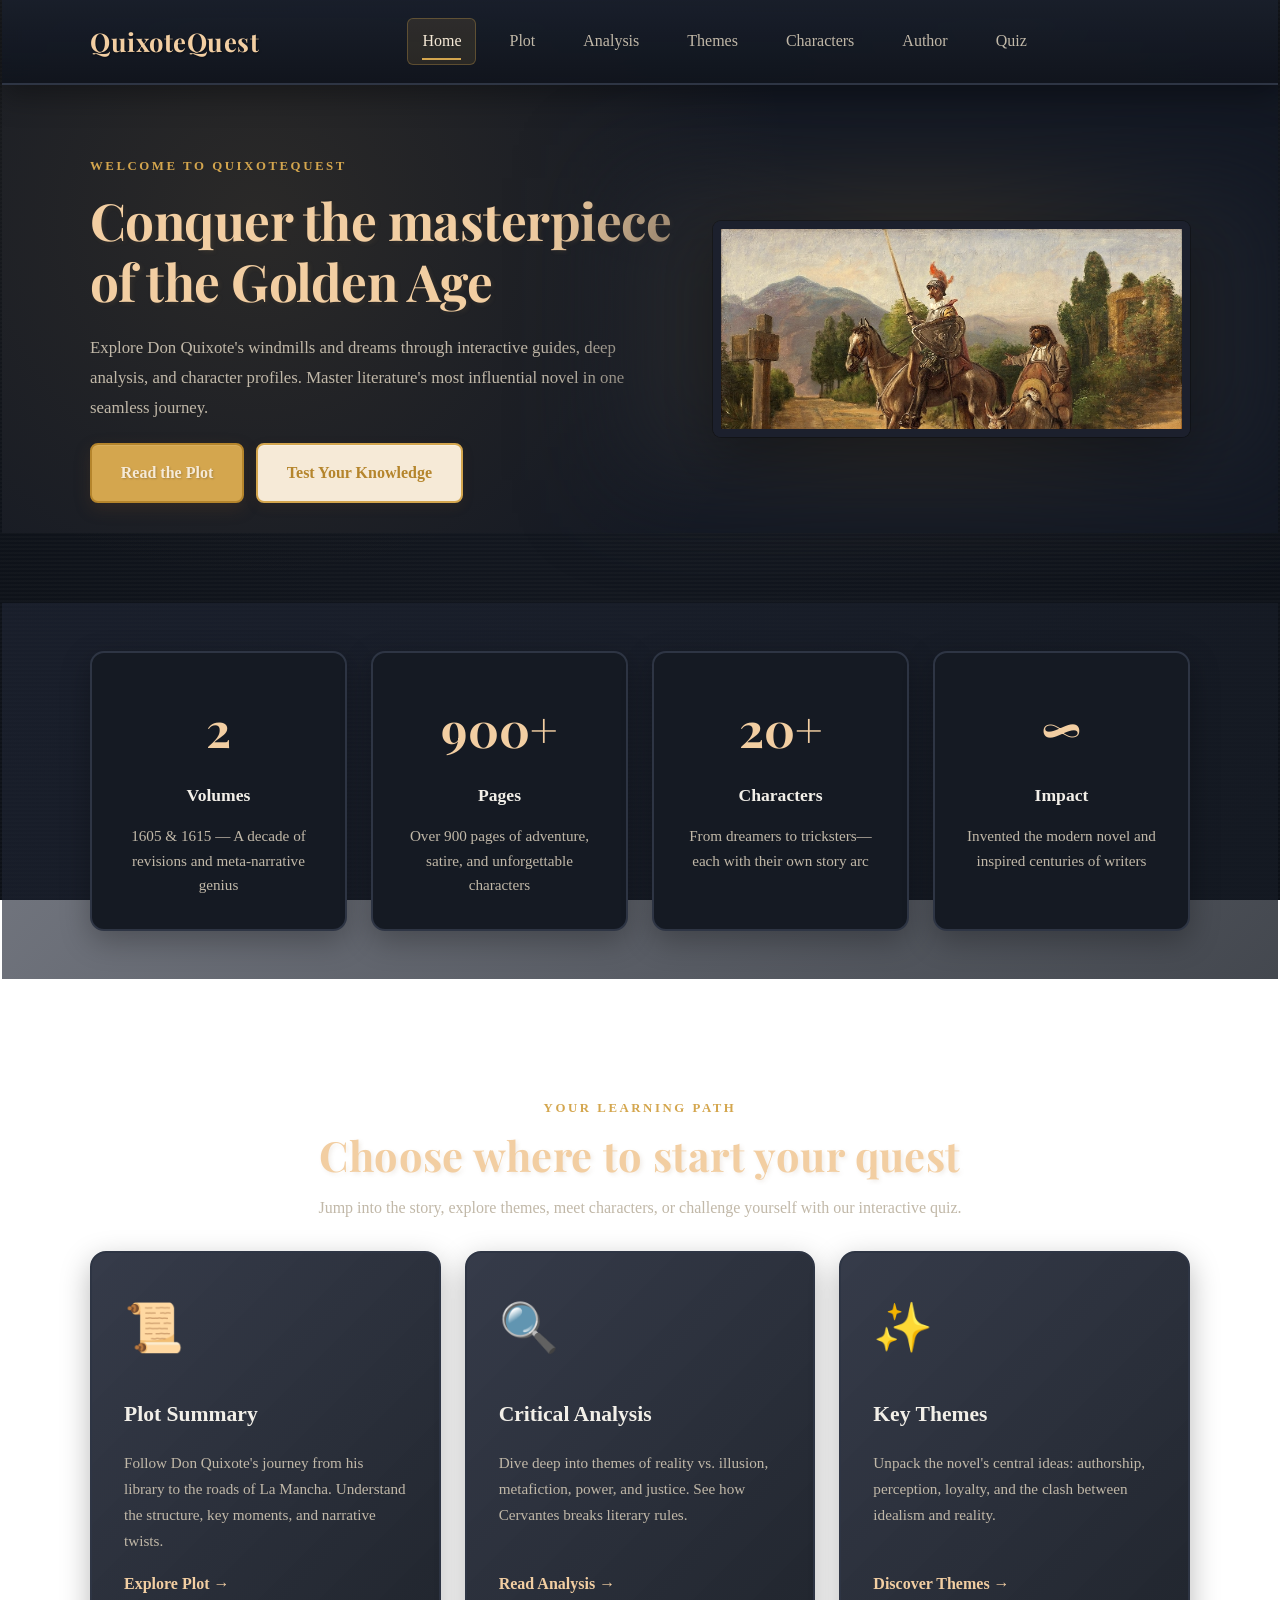
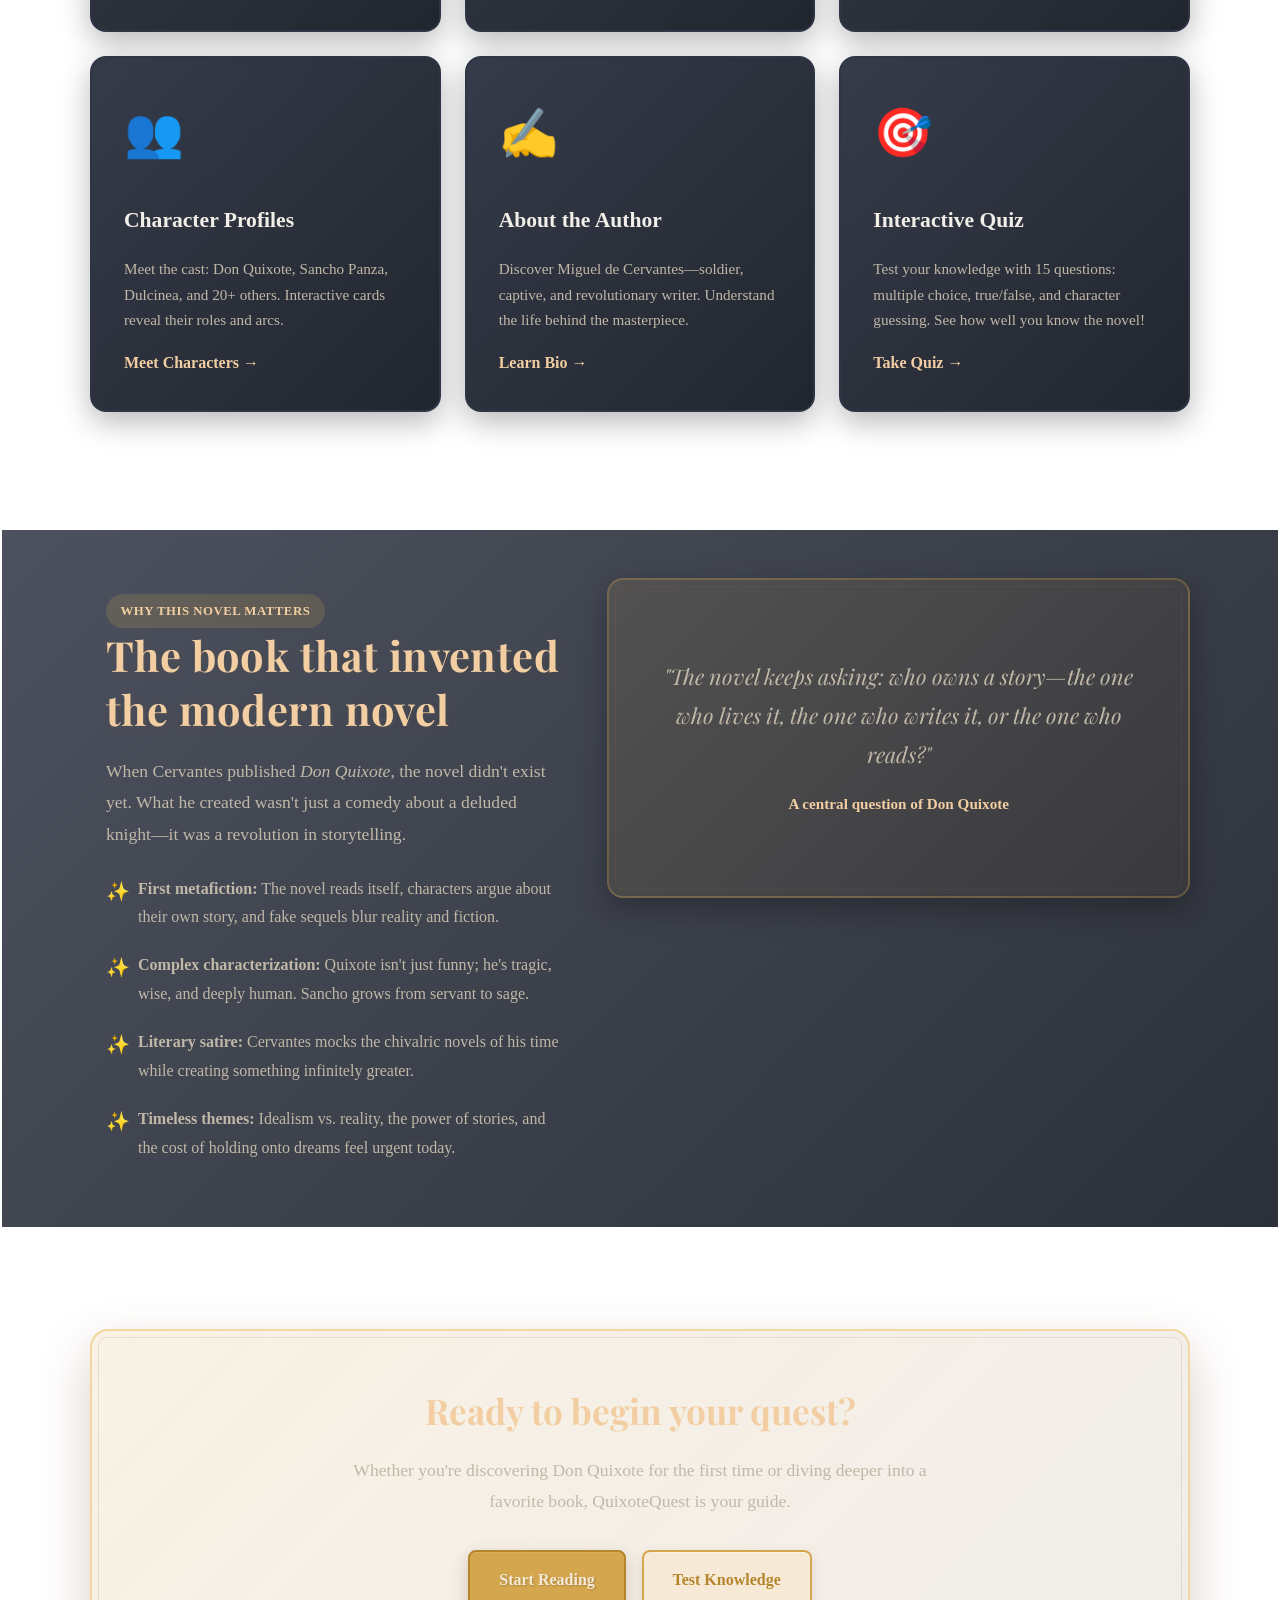
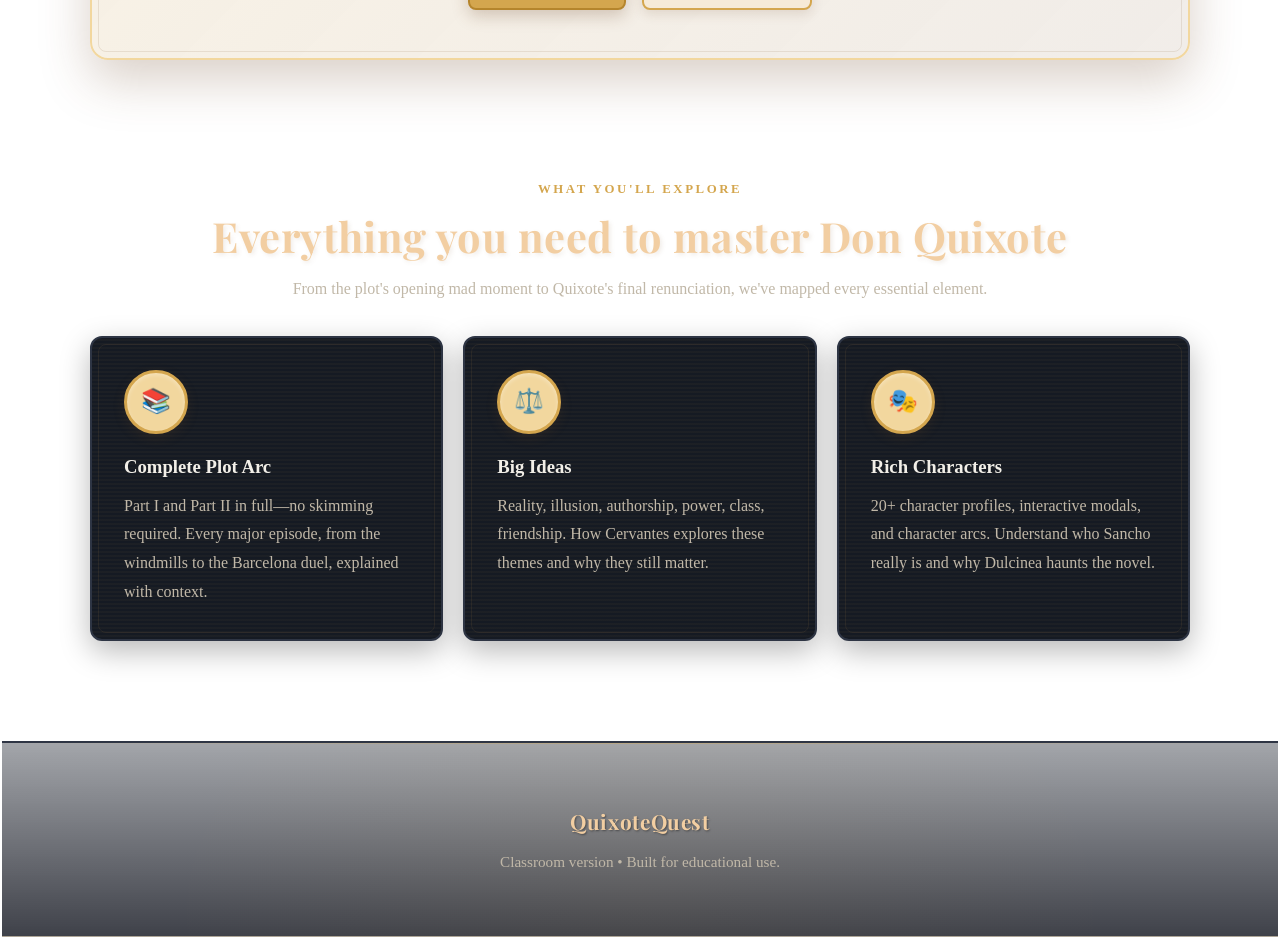
==== index.html @ 4621ad57 "design" ====
<!doctype html>
<html lang="en">
<head>
  <meta charset="utf-8" />
  <meta name="viewport" content="width=device-width,initial-scale=1" />
  <title>QuixoteQuest — Home</title>
  <link rel="preconnect" href="https://fonts.googleapis.com">
  <link rel="preconnect" href="https://fonts.gstatic.com" crossorigin>
  <link href="https://fonts.googleapis.com/css2?family=Inter:wght@400;500;600&family=Playfair+Display:wght@600;700&display=swap" rel="stylesheet">
  <link rel="stylesheet" href="css/style.css">
  <style>
    /* Landing Page Specific Styles */
    .stats-section {
      background: linear-gradient(135deg, rgba(32, 38, 54, 0.6), rgba(21, 26, 35, 0.8));
      padding: 3rem 0;
    }

    .stats-grid {
      display: grid;
      grid-template-columns: repeat(auto-fit, minmax(240px, 1fr));
      gap: 1.5rem;
    }

    .stat-card {
      background: var(--card);
      border: 2px solid var(--border);
      border-radius: 14px;
      padding: 2rem;
      text-align: center;
      transition: all 0.4s ease;
      position: relative;
      overflow: hidden;
      box-shadow: var(--shadow);
    }

    .stat-card::before {
      content: '';
      position: absolute;
      top: 0;
      left: 0;
      right: 0;
      height: 4px;
      background: linear-gradient(90deg, var(--brown), var(--brown-light));
      transform: scaleX(0);
      transform-origin: left;
      transition: transform 0.5s ease;
    }

    .stat-card:hover::before {
      transform: scaleX(1);
    }

    .stat-card:hover {
      transform: translateY(-8px);
      border-color: var(--brown-light);
      box-shadow: 0 16px 40px rgba(107, 68, 35, 0.25);
    }

    .stat-number {
      font-size: 3rem;
      font-weight: 700;
      color: var(--sepia);
      font-family: "Playfair Display", serif;
      margin-bottom: 0.5rem;
    }

    .stat-label {
      font-size: 1.1rem;
      color: var(--ink);
      font-weight: 700;
      margin-bottom: 0.8rem;
    }

    .stat-desc {
      color: var(--muted);
      font-size: 0.95rem;
      line-height: 1.6;
    }

    /* Featured Section Styles */
    .featured-section {
      padding: 3rem 0;
    }

    .featured-grid {
      display: grid;
      grid-template-columns: repeat(auto-fit, minmax(280px, 1fr));
      gap: 1.5rem;
    }

    .featured-card {
      background: linear-gradient(135deg, rgba(32, 38, 54, 0.9), rgba(21, 26, 35, 0.95));
      border: 2px solid var(--border);
      border-radius: 16px;
      padding: 2rem;
      position: relative;
      overflow: hidden;
      transition: all 0.4s ease;
      display: flex;
      flex-direction: column;
      gap: 1rem;
      box-shadow: var(--shadow);
    }

    .featured-card::before {
      content: '';
      position: absolute;
      top: -50%;
      right: -50%;
      width: 200%;
      height: 200%;
      background: radial-gradient(circle, rgba(212, 166, 78, 0.15), transparent 70%);
      opacity: 0;
      transition: opacity 0.4s ease;
      pointer-events: none;
    }

    .featured-card:hover::before {
      opacity: 1;
    }

    .featured-card:hover {
      transform: translateY(-12px);
      border-color: var(--accent-color, #d4a64e);
      box-shadow: 0 20px 50px rgba(107, 68, 35, 0.3);
    }

    .featured-icon {
      font-size: 3rem;
      margin-bottom: 0.5rem;
      transition: transform 0.3s ease;
    }

    .featured-card:hover .featured-icon {
      transform: scale(1.15) rotate(-5deg);
    }

    .featured-title {
      font-size: 1.35rem;
      color: var(--ink);
      margin: 0;
      font-weight: 700;
      position: relative;
      z-index: 1;
    }

    .featured-desc {
      color: var(--muted);
      font-size: 0.95rem;
      line-height: 1.7;
      flex-grow: 1;
      position: relative;
      z-index: 1;
    }

    .featured-link {
      color: var(--sepia);
      font-weight: 700;
      text-decoration: none;
      display: inline-flex;
      align-items: center;
      gap: 6px;
      transition: all 0.3s ease;
      position: relative;
      z-index: 1;
      width: fit-content;
    }

    .featured-link::after {
      content: '';
      position: absolute;
      bottom: -2px;
      left: 0;
      width: 0;
      height: 2px;
      background: var(--brown);
      transition: width 0.3s ease;
    }

    .featured-card:hover .featured-link::after {
      width: 100%;
    }

    /* Why Section */
    .why-section {
      background: linear-gradient(135deg, rgba(32, 38, 54, 0.8), rgba(21, 26, 35, 0.9));
      padding: 3rem 0;
    }

    .why-content {
      display: grid;
      grid-template-columns: 1fr 1.2fr;
      gap: 2rem;
      align-items: start;
    }

    .why-text {
      padding: 1rem;
    }

    .why-list {
      list-style: none;
      padding: 0;
      margin-top: 1.5rem;
      display: grid;
      gap: 1.2rem;
    }

    .why-list li {
      padding-left: 2rem;
      position: relative;
      color: var(--muted);
      line-height: 1.8;
    }

    .why-list li::before {
      content: '✨';
      position: absolute;
      left: 0;
      top: 0;
      font-size: 1.2rem;
    }

    .why-visual {
      background: linear-gradient(135deg, rgba(212, 166, 78, 0.12), rgba(117, 76, 36, 0.08));
      border: 2px solid rgba(212, 166, 78, 0.3);
      padding: 2.5rem;
      border-radius: 16px;
      display: flex;
      align-items: center;
      justify-content: center;
      min-height: 320px;
    }

    .why-quote {
      text-align: center;
    }

    .quote-large {
      font-size: 1.35rem;
      color: var(--ink);
      font-style: italic;
      line-height: 1.8;
      margin: 0 0 1rem;
      font-family: "Playfair Display", serif;
    }

    .quote-attr {
      color: var(--sepia);
      font-weight: 700;
      font-size: 0.95rem;
    }

    /* CTA Section */
    .cta-section {
      padding: 2rem 0 3rem;
    }

    .cta-box {
      background: linear-gradient(135deg, rgba(212, 166, 78, 0.15), rgba(117, 76, 36, 0.1));
      border: 2px solid var(--brown-light);
      text-align: center;
      padding: 3rem;
      border-radius: 18px;
      box-shadow: 0 20px 50px rgba(107, 68, 35, 0.25);
    }

    .cta-title {
      font-size: 2.2rem;
      color: var(--sepia);
      margin-bottom: 0.8rem;
      font-family: "Playfair Display", serif;
      font-weight: 700;
    }

    .cta-text {
      font-size: 1.1rem;
      color: var(--muted);
      max-width: 600px;
      margin: 0 auto 2rem;
      line-height: 1.8;
    }

    .cta-buttons {
      display: flex;
      gap: 1rem;
      justify-content: center;
      flex-wrap: wrap;
    }

    /* Responsive */
    @media (max-width: 992px) {
      .why-content {
        grid-template-columns: 1fr;
      }

      .cta-box {
        padding: 2rem;
      }

      .cta-title {
        font-size: 1.8rem;
      }
    }

    @media (max-width: 768px) {
      .stats-grid {
        grid-template-columns: repeat(2, 1fr);
        gap: 1rem;
      }

      .stat-card {
        padding: 1.5rem 1rem;
      }

      .stat-number {
        font-size: 2.2rem;
      }

      .featured-grid {
        grid-template-columns: 1fr;
      }

      .cta-buttons {
        flex-direction: column;
      }

      .quote-large {
        font-size: 1.15rem;
      }
    }

    /* Back to Top Button */
    .back-to-top {
      position: fixed;
      bottom: 30px;
      right: 30px;
      width: 50px;
      height: 50px;
      background: var(--brown);
      border: none;
      border-radius: 50%;
      cursor: pointer;
      display: flex;
      align-items: center;
      justify-content: center;
      font-size: 1.5rem;
      color: var(--parchment);
      box-shadow: 0 8px 20px rgba(107, 68, 35, 0.4);
      transition: all 0.3s ease;
      opacity: 0;
      visibility: hidden;
      transform: scale(0);
      z-index: 100;
    }

    .back-to-top.show {
      opacity: 1;
      visibility: visible;
      animation: popIn 0.5s cubic-bezier(0.68, -0.55, 0.265, 1.55) forwards;
    }

    @keyframes popIn {
      0% {
        transform: scale(0);
        opacity: 0;
      }
      50% {
        transform: scale(1.15);
      }
      100% {
        transform: scale(1);
        opacity: 1;
      }
    }

    .back-to-top:hover {
      background: var(--brown-dark);
      transform: scale(1.1) translateY(-5px);
      box-shadow: 0 12px 28px rgba(107, 68, 35, 0.5);
    }

    .back-to-top:active {
      transform: scale(0.95);
    }

    @media (max-width: 768px) {
      .back-to-top {
        bottom: 20px;
        right: 20px;
        width: 45px;
        height: 45px;
        font-size: 1.2rem;
      }
    }
  </style>
</head>

<body>
  <div id="top"></div>
  <div class="page-frame" aria-hidden="true"></div>
  <div class="page-shell">
    <!-- BACK TO TOP BUTTON -->
    <button class="back-to-top" id="backToTopBtn" title="Back to top">↑</button>
    <!-- NAVIGATION -->
    <header class="nav-shell">
      <div class="nav-inner">
        <a class="brand" href="index.html">QuixoteQuest</a>
        <nav class="nav-menu" id="navMenu">
          <a href="index.html" class="active">Home</a>
          <a href="plot.html">Plot</a>
          <a href="analysis.html">Analysis</a>
          <a href="themes.html">Themes</a>
          <a href="characters.html">Characters</a>
          <a href="author.html">Author</a>
          <a href="quiz.html">Quiz</a>
        </nav>
        <div class="nav-cta">
          <button class="hamburger" id="hamburger" aria-label="Toggle menu">
            <span class="hamburger-line"></span>
            <span class="hamburger-line"></span>
            <span class="hamburger-line"></span>
          </button>
        </div>
      </div>
    </header>

    <!-- HERO -->
    <section class="hero" id="home">
      <div class="container hero-grid">
        <div class="hero-copy">
          <p class="eyebrow">Welcome to QuixoteQuest</p>
          <h1 class="hero-title">Conquer the masterpiece of the Golden Age</h1>
          <p class="lead">Explore Don Quixote's windmills and dreams through interactive guides, deep analysis, and character profiles. Master literature's most influential novel in one seamless journey.</p>
          <div class="cta-row">
            <a class="btn" href="plot.html">Read the Plot</a>
            <a class="btn ghost" href="quiz.html">Test Your Knowledge</a>
          </div>
        </div>
        <div class="hero-visual">
          <div class="hero-blob"></div>
          <img src="images/bg.jpg" alt="Illustration inspired by Don Quixote" class="hero-img">
        </div>
      </div>
    </section>

    <!-- QUICK STATS -->
    <section class="section stats-section">
      <div class="container stats-grid">
        <div class="stat-card">
          <div class="stat-number">2</div>
          <div class="stat-label">Volumes</div>
          <p class="stat-desc">1605 & 1615 — A decade of revisions and meta-narrative genius</p>
        </div>
        <div class="stat-card">
          <div class="stat-number">900+</div>
          <div class="stat-label">Pages</div>
          <p class="stat-desc">Over 900 pages of adventure, satire, and unforgettable characters</p>
        </div>
        <div class="stat-card">
          <div class="stat-number">20+</div>
          <div class="stat-label">Characters</div>
          <p class="stat-desc">From dreamers to tricksters—each with their own story arc</p>
        </div>
        <div class="stat-card">
          <div class="stat-number">∞</div>
          <div class="stat-label">Impact</div>
          <p class="stat-desc">Invented the modern novel and inspired centuries of writers</p>
        </div>
      </div>
    </section>

    <!-- FEATURED SECTIONS -->
    <section class="section featured-section">
      <div class="container section-heading">
        <p class="eyebrow">Your Learning Path</p>
        <h2 class="section-title">Choose where to start your quest</h2>
        <p class="section-lead">Jump into the story, explore themes, meet characters, or challenge yourself with our interactive quiz.</p>
      </div>
      <div class="container featured-grid">
        <article class="featured-card" style="--accent-color: #d4a64e;">
          <div class="featured-icon">📜</div>
          <h3 class="featured-title">Plot Summary</h3>
          <p class="featured-desc">Follow Don Quixote's journey from his library to the roads of La Mancha. Understand the structure, key moments, and narrative twists.</p>
          <a href="plot.html" class="featured-link">Explore Plot →</a>
        </article>

        <article class="featured-card" style="--accent-color: #b5852c;">
          <div class="featured-icon">🔍</div>
          <h3 class="featured-title">Critical Analysis</h3>
          <p class="featured-desc">Dive deep into themes of reality vs. illusion, metafiction, power, and justice. See how Cervantes breaks literary rules.</p>
          <a href="analysis.html" class="featured-link">Read Analysis →</a>
        </article>

        <article class="featured-card" style="--accent-color: #754c24;">
          <div class="featured-icon">✨</div>
          <h3 class="featured-title">Key Themes</h3>
          <p class="featured-desc">Unpack the novel's central ideas: authorship, perception, loyalty, and the clash between idealism and reality.</p>
          <a href="themes.html" class="featured-link">Discover Themes →</a>
        </article>

        <article class="featured-card" style="--accent-color: #8b6f47;">
          <div class="featured-icon">👥</div>
          <h3 class="featured-title">Character Profiles</h3>
          <p class="featured-desc">Meet the cast: Don Quixote, Sancho Panza, Dulcinea, and 20+ others. Interactive cards reveal their roles and arcs.</p>
          <a href="characters.html" class="featured-link">Meet Characters →</a>
        </article>

        <article class="featured-card" style="--accent-color: #d4a64e;">
          <div class="featured-icon">✍️</div>
          <h3 class="featured-title">About the Author</h3>
          <p class="featured-desc">Discover Miguel de Cervantes—soldier, captive, and revolutionary writer. Understand the life behind the masterpiece.</p>
          <a href="author.html" class="featured-link">Learn Bio →</a>
        </article>

        <article class="featured-card" style="--accent-color: #b5852c;">
          <div class="featured-icon">🎯</div>
          <h3 class="featured-title">Interactive Quiz</h3>
          <p class="featured-desc">Test your knowledge with 15 questions: multiple choice, true/false, and character guessing. See how well you know the novel!</p>
          <a href="quiz.html" class="featured-link">Take Quiz →</a>
        </article>
      </div>
    </section>

    <!-- WHY QUIXOTE MATTERS -->
    <section class="section why-section">
      <div class="container">
        <div class="why-content">
          <div class="why-text">
            <span class="pill-label">Why This Novel Matters</span>
            <h2 class="section-title">The book that invented the modern novel</h2>
            <p style="color: var(--muted); font-size: 1.1rem; line-height: 1.8; margin: 1.2rem 0;">
              When Cervantes published <em>Don Quixote</em>, the novel didn't exist yet. What he created wasn't just a comedy about a deluded knight—it was a revolution in storytelling.
            </p>
            <ul class="why-list">
              <li><strong>First metafiction:</strong> The novel reads itself, characters argue about their own story, and fake sequels blur reality and fiction.</li>
              <li><strong>Complex characterization:</strong> Quixote isn't just funny; he's tragic, wise, and deeply human. Sancho grows from servant to sage.</li>
              <li><strong>Literary satire:</strong> Cervantes mocks the chivalric novels of his time while creating something infinitely greater.</li>
              <li><strong>Timeless themes:</strong> Idealism vs. reality, the power of stories, and the cost of holding onto dreams feel urgent today.</li>
            </ul>
          </div>
          <div class="why-visual card-soft">
            <div class="why-quote">
              <p class="quote-large">
                "The novel keeps asking: who owns a story—the one who lives it, the one who writes it, or the one who reads?"
              </p>
              <span class="quote-attr">A central question of Don Quixote</span>
            </div>
          </div>
        </div>
      </div>
    </section>

    <!-- CTA SECTION -->
    <section class="section cta-section">
      <div class="container cta-box card-soft">
        <h2 class="cta-title">Ready to begin your quest?</h2>
        <p class="cta-text">Whether you're discovering Don Quixote for the first time or diving deeper into a favorite book, QuixoteQuest is your guide.</p>
        <div class="cta-buttons">
          <a href="plot.html" class="btn">Start Reading</a>
          <a href="quiz.html" class="btn ghost">Test Knowledge</a>
        </div>
      </div>
    </section>

    <!-- WHAT YOU'LL EXPLORE -->
    <section class="section">
      <div class="container section-heading">
        <p class="eyebrow">What you'll explore</p>
        <h2 class="section-title">Everything you need to master Don Quixote</h2>
        <p class="section-lead">From the plot's opening mad moment to Quixote's final renunciation, we've mapped every essential element.</p>
      </div>
      <div class="container feature-grid">
        <article class="card-soft">
          <div class="icon-dot">📚</div>
          <h3>Complete Plot Arc</h3>
          <p>Part I and Part II in full—no skimming required. Every major episode, from the windmills to the Barcelona duel, explained with context.</p>
        </article>
        <article class="card-soft">
          <div class="icon-dot">⚖️</div>
          <h3>Big Ideas</h3>
          <p>Reality, illusion, authorship, power, class, friendship. How Cervantes explores these themes and why they still matter.</p>
        </article>
        <article class="card-soft">
          <div class="icon-dot">🎭</div>
          <h3>Rich Characters</h3>
          <p>20+ character profiles, interactive modals, and character arcs. Understand who Sancho really is and why Dulcinea haunts the novel.</p>
        </article>
      </div>
    </section>

    <footer class="footer">
      <div class="container footer-inner">
        <div>
          <h4 class="brand">QuixoteQuest</h4>
          <p class="muted">Classroom version • Built for educational use.</p>
        </div>
      </div>
    </footer>
  </div>
  <script src="js/main.js"></script>
  <script>
    // Back to Top Button with Pop Animation
    const backToTopBtn = document.getElementById('backToTopBtn');
    
    window.addEventListener('scroll', () => {
      if (window.scrollY > 300) {
        backToTopBtn.classList.add('show');
      } else {
        backToTopBtn.classList.remove('show');
      }
    });

    backToTopBtn.addEventListener('click', () => {
      window.scrollTo({
        top: 0,
        behavior: 'smooth'
      });
    });
  </script>
</body>
</html>
---- css/style.css ----
/* RESET */
* {
  margin: 0;
  padding: 0;
  box-sizing: border-box;
}

:root {
  --brown: #d4a64e;
  --brown-dark: #b5852c;
  --brown-light: #f2d79e;
  --sepia: #f2cea2;
  --parchment: #f6ead7;
  --ink: #f2efe8;
  --muted: #c1b8a8;
  --card: #151a23;
  --panel: #191f2b;
  --accent: #202636;
  --border: #2e3544;
  --shadow-sm: 0 2px 10px rgba(0, 0, 0, 0.25);
  --shadow: 0 10px 30px rgba(0, 0, 0, 0.28);
  --shadow-lg: 0 18px 60px rgba(0, 0, 0, 0.35);
  --gradient-primary: linear-gradient(135deg, #d4a64e 0%, #b5852c 100%);
  --gradient-secondary: linear-gradient(135deg, #754c24 0%, #b5852c 100%);
  --gradient-bg: radial-gradient(1100px 1100px at 50% 20%, #161b24 0%, #11151d 45%, #0e1219 70%, #0b0f16 100%);
}

body {
  font-family: "Georgia", "Garamond", serif;
  color: var(--ink);
  background: var(--gradient-bg);
  background-image: 
    radial-gradient(900px 900px at 20% 10%, rgba(212, 166, 78, 0.08) 0%, rgba(0, 0, 0, 0) 55%),
    radial-gradient(700px 700px at 80% 0%, rgba(181, 133, 44, 0.08) 0%, rgba(0, 0, 0, 0) 50%),
    repeating-linear-gradient(0deg, transparent, transparent 2px, rgba(255, 255, 255, 0.02) 2px, rgba(255, 255, 255, 0.02) 4px),
    var(--gradient-bg);
  background-attachment: fixed;
  line-height: 1.8;
  -webkit-font-smoothing: antialiased;
  -moz-osx-font-smoothing: grayscale;
}

.page-shell {
  max-width: 2280px;
  margin: 0 auto;
  padding: 0 2px 8px;
}

.container {
  max-width: 1100px;
  margin: 0 auto;
}

/* ------------------------------
   NAVIGATION
-------------------------------*/
.nav-shell {
  position: sticky;
  top: 0;
  z-index: 10;
  background: linear-gradient(180deg, rgba(25, 31, 43, 0.95) 0%, rgba(16, 20, 29, 0.92) 100%);
  backdrop-filter: blur(10px);
  border-bottom: 2px solid var(--border);
  box-shadow: 0 10px 30px rgba(0, 0, 0, 0.35);
}

.nav-inner {
  display: flex;
  align-items: center;
  justify-content: space-between;
  padding: 18px 0;
  max-width: 1100px;
  margin: 0 auto;
}

.brand {
  font-family: "Playfair Display", "Georgia", serif;
  font-size: 1.6rem;
  font-weight: 700;
  color: var(--sepia);
  text-decoration: none;
  text-shadow: 1px 1px 2px rgba(0, 0, 0, 0.4);
  letter-spacing: 0.02em;
}

.nav-menu {
  display: flex;
  align-items: center;
  gap: 18px;
}

.nav-menu a {
  color: var(--muted);
  text-decoration: none;
  font-weight: 500;
  font-size: 1rem;
  padding: 8px 14px;
  border-radius: 6px;
  transition: all .25s ease;
  position: relative;
  border: 1px solid transparent;
}

.nav-menu a::after {
  content: '';
  position: absolute;
  bottom: 4px;
  left: 14px;
  right: 14px;
  height: 2px;
  background: var(--brown);
  opacity: 0;
  transition: opacity .25s ease;
}

.nav-menu a:hover::after,
.nav-menu a.active::after {
  opacity: 1;
}

.nav-menu a:hover,
.nav-menu a.active {
  color: var(--parchment);
  background: rgba(212, 166, 78, 0.12);
  border-color: rgba(212, 166, 78, 0.3);
}

.nav-cta {
  display: flex;
  align-items: center;
  gap: 12px;
}

.hamburger {
  display: none;
  flex-direction: column;
  background: none;
  border: none;
  cursor: pointer;
  padding: 6px;
}

.hamburger-line {
  width: 24px;
  height: 3px;
  background-color: var(--ink);
  margin: 3px 0;
  transition: 0.3s;
  border-radius: 3px;
}

.hamburger.active .hamburger-line:nth-child(1) {
  transform: rotate(-45deg) translate(-4px, 6px);
}

.hamburger.active .hamburger-line:nth-child(2) {
  opacity: 0;
}

.hamburger.active .hamburger-line:nth-child(3) {
  transform: rotate(45deg) translate(-4px, -6px);
}

/* ------------------------------
   HERO
------------------------------*/
.hero {
  padding: 70px 0 30px;
  background-color: #131823;
  background-image: radial-gradient(900px 900px at 20% 30%, rgba(212, 166, 78, 0.12) 0%, rgba(0, 0, 0, 0) 60%);
}

.hero-grid {
  display: grid;
  grid-template-columns: 1.1fr 0.9fr;
  gap: 40px;
  align-items: center;
}

.hero-copy .hero-title {
  font-family: "Playfair Display", "Georgia", serif;
  font-size: 3.2rem;
  font-weight: 700;
  color: var(--sepia);
  line-height: 1.2;
  margin: 12px 0 20px;
  letter-spacing: -0.01em;
  text-shadow: 2px 2px 4px rgba(139, 111, 71, 0.15);
}

.lead {
  max-width: 640px;
  color: var(--muted);
  font-size: 1.05rem;
}

.hero-visual {
  position: relative;
  display: flex;
  justify-content: center;
}

.hero-blob {
  position: absolute;
  inset: -20%;
  background: radial-gradient(700px 700px at 45% 45%, rgba(212, 166, 78, 0.18) 0%, rgba(25, 31, 43, 0.7) 50%, rgba(12, 15, 23, 0.8) 80%, rgba(12, 15, 23, 0) 100%);
  filter: blur(50px);
  z-index: 0;
  animation: float 10s ease-in-out infinite;
}

@keyframes float {
  0%, 100% { transform: translate(0, 0) scale(1); }
  50% { transform: translate(8px, -8px) scale(1.03); }
}

.hero-img {
  position: relative;
  z-index: 1;
  width: 100%;
  max-width: 520px;
  border-radius: 8px;
  border: 8px solid var(--accent);
  box-shadow: 
    var(--shadow-lg),
    inset 0 0 0 1px rgba(212, 166, 78, 0.18),
    0 0 0 1px rgba(0, 0, 0, 0.3);
  object-fit: cover;
  transition: transform .4s ease, box-shadow .4s ease;
  filter: sepia(0.15) contrast(1.08);
}

.hero-img:hover {
  transform: translateY(-3px);
  box-shadow: 
    0 20px 50px rgba(0, 0, 0, 0.35),
    inset 0 0 0 1px rgba(212, 166, 78, 0.24),
    0 0 0 1px rgba(0, 0, 0, 0.3);
}

.cta-row {
  display: flex;
  flex-wrap: wrap;
  gap: 12px;
  margin-top: 20px;
}

.btn {
  padding: 0.85rem 1.8rem;
  background: var(--brown);
  color: var(--parchment);
  border-radius: 8px;
  text-decoration: none;
  font-weight: 600;
  font-size: 1rem;
  border: 2px solid var(--brown-dark);
  display: inline-block;
  box-shadow: 
    0 6px 16px rgba(107, 68, 35, 0.25),
    inset 0 1px 0 rgba(255, 255, 255, 0.1);
  transition: all .3s ease;
  position: relative;
  text-shadow: 1px 1px 2px rgba(0, 0, 0, 0.2);
}

.btn:hover {
  transform: translateY(-2px);
  background: var(--brown-dark);
  box-shadow: 0 8px 20px rgba(107, 68, 35, 0.3);
}

.btn:active {
  transform: translateY(0);
  box-shadow: 0 4px 12px rgba(107, 68, 35, 0.2);
}

.btn.ghost {
  background: var(--parchment);
  color: #b5852c;
  border: 2px solid var(--brown);
  box-shadow: 
    0 4px 12px rgba(107, 68, 35, 0.15),
    inset 0 1px 0 rgba(255, 255, 255, 0.3);
  text-shadow: none;
}

.btn.ghost:hover {
  background: var(--card);
  border-color: var(--brown-dark);
  box-shadow: 0 6px 16px rgba(107, 68, 35, 0.2);
}

.btn.pill {
  border-radius: 999px;
  padding: 0.65rem 1.4rem;
}

/* ------------------------------
   FEATURE GRID / CARDS
-------------------------------*/
.feature-grid {
  margin-top: 2rem;
  display: grid;
  gap: 20px;
  grid-template-columns: repeat(auto-fit, minmax(260px, 1fr));
}

.card-soft {
  background: var(--card);
  border: 2px solid var(--border);
  border-radius: 12px;
  padding: 2rem;
  box-shadow: var(--shadow);
  transition: all .35s ease;
  position: relative;
  background-image: repeating-linear-gradient(
    0deg,
    transparent,
    transparent 2px,
    rgba(212, 166, 78, 0.04) 2px,
    rgba(212, 166, 78, 0.04) 4px
  );
}

.card-soft::before {
  content: '';
  position: absolute;
  inset: 6px;
  border: 1px solid rgba(139, 111, 71, 0.15);
  border-radius: 8px;
  pointer-events: none;
}

.card-soft:hover {
  transform: translateY(-4px);
  box-shadow: var(--shadow-lg);
  border-color: var(--brown-light);
}

.card-soft h3 {
  margin: 0 0 0.5rem;
  color: var(--ink);
}

.card-soft p {
  color: var(--muted);
}

.icon-dot {
  width: 64px;
  height: 64px;
  border-radius: 50%;
  background: var(--brown-light);
  border: 3px solid var(--brown);
  display: grid;
  place-items: center;
  margin-bottom: 16px;
  font-size: 1.5rem;
  box-shadow: 
    0 4px 12px rgba(107, 68, 35, 0.2),
    inset 0 2px 4px rgba(255, 255, 255, 0.3);
  transition: transform .3s ease;
}

.card-soft:hover .icon-dot {
  transform: scale(1.08) rotate(-5deg);
}

.section {
  margin-top: 70px;
}

.section-heading {
  text-align: center;
  margin-bottom: 28px;
}

.eyebrow {
  letter-spacing: 0.2em;
  text-transform: uppercase;
  font-size: 0.8rem;
  font-weight: 600;
  color: var(--brown);
  margin-bottom: 8px;
  font-family: Georgia, serif;
}

.section-title {
  font-size: 2.6rem;
  font-weight: 700;

  .plot-deck {
    grid-template-columns: 1fr;
  }

  .plot-aside {
    position: relative;
    top: 0;
  }
  color: var(--sepia);
  margin-bottom: 12px;
  font-family: "Playfair Display", "Georgia", serif;
  letter-spacing: 0.01em;
  line-height: 1.3;
  text-shadow: 2px 2px 4px rgba(139, 111, 71, 0.12);
}

.section-lead {
  max-width: 760px;
  margin: 0 auto;
  color: var(--muted);
}

.plot-text {
  color: var(--muted);
  font-size: 1.03rem;
  line-height: 1.8;
  display: grid;
  gap: 1rem;
}

.plot-text p {
  margin: 0;
  padding: 18px 20px;
  background: var(--accent);
  border: 1px solid var(--border);
  border-left: 4px solid var(--brown);
  border-radius: 12px;
  box-shadow: var(--shadow-sm);
}

.plot-text p:first-letter {
  font-size: 1.6rem;
  font-weight: 700;
  color: var(--ink);
}

.plot-img {
  width: 100%;
  max-width: 760px;
  display: block;
  margin: 0 auto;
  border-radius: 14px;
  border: 6px solid var(--border);
  object-fit: cover;
  box-shadow: 
    var(--shadow-lg),
    inset 0 0 0 1px rgba(212, 166, 78, 0.18);
  transition: transform .4s ease, box-shadow .4s ease, filter .4s ease;
  filter: sepia(0.12) contrast(1.05);
}

.plot-img:hover {
  transform: scale(1.01);
  box-shadow: 
    0 20px 50px rgba(107, 68, 35, 0.25),
    inset 0 0 0 1px rgba(139, 111, 71, 0.3);
  filter: sepia(0.08) contrast(1.08);
}

.plot-hero {
  position: relative;
  overflow: hidden;
  display: grid;
  gap: 0.65rem;
  background: radial-gradient(900px 900px at 20% 30%, rgba(212, 166, 78, 0.12) 0%, rgba(0, 0, 0, 0) 60%), var(--card);
}

.plot-hero::after {
  content: '';
  position: absolute;
  inset: 0;
  background: linear-gradient(135deg, rgba(117, 76, 36, 0.14), rgba(25, 31, 43, 0.6));
  mix-blend-mode: screen;
  pointer-events: none;
}

.pill-label {
  display: inline-flex;
  align-items: center;
  gap: 8px;
  padding: 0.35rem 0.9rem;
  border-radius: 999px;
  background: rgba(212, 166, 78, 0.18);
  color: var(--sepia);
  font-weight: 700;
  letter-spacing: 0.04em;
  text-transform: uppercase;
  font-size: 0.8rem;
  width: fit-content;
  position: relative;
  z-index: 1;
}

.plot-hero__title {
  position: relative;
  z-index: 1;
  font-family: "Playfair Display", "Georgia", serif;
  font-size: 2.5rem;
  color: var(--sepia);
  letter-spacing: -0.01em;
}

.plot-hero__lead {
  position: relative;
  z-index: 1;
  max-width: 760px;
  color: var(--muted);
}

.plot-hero__meta {
  position: relative;
  z-index: 1;
  display: flex;
  flex-wrap: wrap;
  gap: 10px;
  margin-top: 4px;
}

.meta-chip {
  display: inline-flex;
  align-items: center;
  gap: 6px;
  padding: 0.45rem 0.85rem;
  border-radius: 999px;
  background: rgba(32, 38, 54, 0.8);
  border: 1px solid rgba(212, 166, 78, 0.3);
  color: var(--ink);
  font-weight: 600;
  font-size: 0.95rem;
}

.plot-deck {
  display: grid;
  grid-template-columns: 320px 1fr;
  gap: 18px;
  align-items: start;
}

.plot-card {
  position: relative;
  background: var(--panel);
  border-radius: 16px;
  border: 1px solid var(--border);
  box-shadow: var(--shadow);
  overflow: hidden;
}

.plot-card::before {
  content: '';
  position: absolute;
  inset: 12px;
  border: 1px solid rgba(212, 166, 78, 0.12);
  border-radius: 12px;
  pointer-events: none;
}

.plot-card.card-soft {
  padding: 1.6rem;
}

.plot-aside {
  position: sticky;
  top: 104px;
  background: linear-gradient(180deg, rgba(21, 26, 35, 0.96) 0%, rgba(17, 21, 30, 0.92) 100%);
}

.plot-steps {
  list-style: decimal-leading-zero;
  margin-left: 1.4rem;
  color: var(--muted);
  line-height: 1.7;
  display: grid;
  gap: 0.6rem;
}

.plot-steps li strong {
  color: var(--ink);
}

.plot-stats {
  display: grid;
  grid-template-columns: repeat(auto-fit, minmax(140px, 1fr));
  gap: 12px;
  margin-top: 1rem;
}

.stat {
  background: var(--accent);
  border: 1px solid var(--border);
  border-radius: 12px;
  padding: 0.8rem 1rem;
  box-shadow: var(--shadow-sm);
}

.stat.mini {
  padding: 0.7rem 0.9rem;
  text-align: left;
}

.stat-value {
  display: block;
  color: var(--sepia);
  font-weight: 700;
  font-size: 1.4rem;
}

.stat-label {
  color: var(--muted);
  font-size: 0.95rem;
}

.plot-body {
  display: grid;
  gap: 1.2rem;
}

.plot-figure {
  background: var(--accent);
  border: 1px solid var(--border);
  border-radius: 16px;
  padding: 1rem;
  box-shadow: var(--shadow-sm);
  text-align: center;
}

.fig-caption {
  margin-top: 10px;
  color: var(--muted);
  font-size: 0.95rem;
}

/* ------------------------------
   ANALYSIS SECTION
-------------------------------*/
.analysis-wrap {
  display: grid;
  gap: 1.5rem;
  background: linear-gradient(135deg, rgba(32, 38, 54, 0.9), rgba(21, 26, 35, 0.92));
  border: 1px solid var(--border);
  border-radius: 16px;
  box-shadow: var(--shadow);
  padding: 1.8rem;
}

.analysis-intro {
  display: grid;
  gap: 0.4rem;
}

.analysis-badge {
  display: inline-flex;
  align-items: center;
  gap: 6px;
  padding: 0.35rem 0.85rem;
  border-radius: 999px;
  background: rgba(212, 166, 78, 0.16);
  color: var(--sepia);
  font-weight: 700;
  letter-spacing: 0.05em;
  text-transform: uppercase;
  font-size: 0.78rem;
}

.analysis-title {
  font-family: "Playfair Display", "Georgia", serif;
  font-size: 2.3rem;
  color: var(--sepia);
  letter-spacing: -0.01em;
}

.analysis-lead {
  color: var(--muted);
  max-width: 820px;
}

.theme-pills {
  display: flex;
  flex-wrap: wrap;
  gap: 10px;
  margin-top: 6px;
}

.theme-chip {
  padding: 0.4rem 0.8rem;
  border-radius: 10px;
  background: var(--accent);
  border: 1px solid rgba(212, 166, 78, 0.26);
  color: var(--ink);
  font-weight: 600;
  font-size: 0.95rem;
}

.analysis-grid {
  display: grid;
  grid-template-columns: 2fr 1fr;
  gap: 1rem;
}

.analysis-main {
  display: grid;
  gap: 1rem;
}

.insight-card {
  background: var(--panel);
  border: 1px solid var(--border);
  border-radius: 14px;
  padding: 1.2rem 1.3rem;
  box-shadow: var(--shadow-sm);
  position: relative;
}

.insight-card h3,
.insight-card h4 {
  color: var(--ink);
  margin-bottom: 0.5rem;
}

.insight-card p {
  color: var(--muted);
  line-height: 1.7;
}

.image-card {
  display: grid;
  grid-template-columns: 1fr 1.2fr;
  gap: 1rem;
  align-items: center;
}

.image-card__media img {
  width: 100%;
  border-radius: 12px;
  border: 4px solid var(--border);
  box-shadow: var(--shadow-sm);
  object-fit: cover;
}

.analysis-aside {
  display: grid;
  gap: 1rem;
  position: relative;
}

.pull-quote {
  background: linear-gradient(180deg, rgba(117, 76, 36, 0.18), rgba(21, 26, 35, 0.9));
}

.quote-text {
  color: var(--ink);
  font-size: 1.1rem;
  line-height: 1.7;
  font-style: italic;
}

.quote-attrib {
  display: block;
  color: var(--muted);
  margin-top: 8px;
  font-size: 0.95rem;
}

.mini-card h4 {
  margin-bottom: 0.4rem;
}

.beat-list {
  color: var(--muted);
  padding-left: 1rem;
  display: grid;
  gap: 0.35rem;
  list-style: square;
}

.aside-media img {
  width: 100%;
  border-radius: 10px;
  border: 3px solid var(--border);
  object-fit: cover;
}

.aside-caption {
  color: var(--muted);
  margin-top: 0.5rem;
  font-size: 0.95rem;
}

/* ------------------------------
   CHARACTERS SECTION
-------------------------------*/
.character-hero {
  position: relative;
  display: grid;
  grid-template-columns: 1.4fr 1fr;
  gap: 1.4rem;
  overflow: hidden;
  background: linear-gradient(135deg, rgba(32, 38, 54, 0.92), rgba(17, 21, 30, 0.94));
  border: 1px solid var(--border);
  border-radius: 18px;
  box-shadow: var(--shadow);
}

.character-hero::after {
  content: '';
  position: absolute;
  inset: 0;
  background: radial-gradient(520px 520px at 18% 10%, rgba(212, 166, 78, 0.18), rgba(0, 0, 0, 0));
  mix-blend-mode: screen;
  pointer-events: none;
}

.character-hero__copy {
  position: relative;
  display: grid;
  gap: 0.4rem;
  z-index: 1;
}

.character-hero__title {
  font-family: "Playfair Display", "Georgia", serif;
  font-size: 2.4rem;
  color: var(--sepia);
  letter-spacing: -0.01em;
}

.character-hero__lead {
  color: var(--muted);
  max-width: 780px;
}

.hero-chips {
  display: flex;
  flex-wrap: wrap;
  gap: 10px;
  margin-top: 6px;
}

.character-hero__stats {
  position: relative;
  z-index: 1;
  display: grid;
  grid-template-columns: repeat(auto-fit, minmax(140px, 1fr));
  gap: 10px;
}

.characters-board {
  display: grid;
  gap: 1rem;
}

.board-top {
  display: flex;
  flex-wrap: wrap;
  align-items: flex-end;
  justify-content: space-between;
  gap: 12px;
}

.legend-row {
  display: inline-flex;
  align-items: center;
  gap: 8px;
  color: var(--muted);
  font-size: 0.95rem;
}

.legend-dot {
  width: 12px;
  height: 12px;
  border-radius: 50%;
  background: var(--brown);
  box-shadow: 0 0 12px rgba(212, 166, 78, 0.4);
}

.char-grid {
  display: grid;
  grid-template-columns: repeat(auto-fit, minmax(240px, 1fr));
  gap: 1.1rem;
}

.char-card {
  position: relative;
  overflow: hidden;
  cursor: pointer;
  background: linear-gradient(180deg, rgba(32, 38, 54, 0.9) 0%, rgba(17, 21, 30, 0.95) 100%);
  border: 1px solid var(--border);
  border-radius: 14px;
  box-shadow: var(--shadow);
  isolation: isolate;
  transition: transform .35s ease, box-shadow .35s ease, border-color .35s ease;
  animation: cardRise .45s ease calc(var(--i, 0) * 0.05s) both;
}

.char-card::before {
  content: '';
  position: absolute;
  inset: -30% 30% auto -30%;
  height: 140%;
  background: radial-gradient(40% 50% at 50% 30%, rgba(212, 166, 78, 0.35), rgba(21, 26, 35, 0));
  opacity: 0;
  transform: rotate(8deg);
  transition: opacity .45s ease, transform .45s ease;
  pointer-events: none;
}

.char-card::after {
  content: '';
  position: absolute;
  inset: 6px;
  border: 1px solid rgba(212, 166, 78, 0.16);
  border-radius: 10px;
  pointer-events: none;
}

.char-card:hover {
  transform: translateY(-8px) scale(1.01);
  box-shadow: var(--shadow-lg);
  border-color: var(--brown-light);
}

.char-card:hover::before {
  opacity: 0.4;
  transform: rotate(2deg) translateY(-6px);
}

.char-card-imgbox {
  position: relative;
  width: 100%;
  height: 200px;
  overflow: hidden;
  border-bottom: 1px solid var(--border);
}

.char-card-img {
  width: 100%;
  height: 100%;
  object-fit: cover;
  display: block;
  transition: transform .6s ease, filter .6s ease;
  filter: sepia(0.12) contrast(1.07);
}

.char-card:hover .char-card-img {
  transform: scale(1.06);
  filter: sepia(0.08) contrast(1.1);
}

.char-glint {
  position: absolute;
  inset: 0;
  background: linear-gradient(120deg, rgba(255,255,255,0) 0%, rgba(255,255,255,0.16) 35%, rgba(255,255,255,0) 70%);
  transform: translateX(-120%);
  transition: transform .65s ease;
  pointer-events: none;
}

.char-card:hover .char-glint {
  transform: translateX(40%);
}

.char-card-body {
  padding: 1rem 1.1rem 1.2rem;
  display: grid;
  gap: 0.55rem;
}

.char-topline {
  display: flex;
  align-items: center;
  justify-content: space-between;
  gap: 8px;
}

.char-tag {
  padding: 0.3rem 0.75rem;
  border-radius: 999px;
  background: rgba(212, 166, 78, 0.18);
  color: var(--sepia);
  font-weight: 700;
  font-size: 0.85rem;
  letter-spacing: 0.01em;
}

.char-trait-count {
  color: var(--muted);
  font-size: 0.9rem;
}

.char-card-name {
  font-size: 1.15rem;
  color: var(--ink);
  margin: 0;
}

.char-traits {
  display: flex;
  flex-wrap: wrap;
  gap: 6px;
}

.char-pill {
  padding: 0.28rem 0.65rem;
  border-radius: 999px;
  background: var(--accent);
  border: 1px solid var(--border);
  color: var(--ink);
  font-weight: 600;
  font-size: 0.9rem;
}

.char-card-foot {
  display: flex;
  align-items: center;
  justify-content: space-between;
  gap: 6px;
  color: var(--sepia);
  font-weight: 700;
  letter-spacing: 0.01em;
}

.char-action {
  position: relative;
}

.char-action::after {
  content: '';
  position: absolute;
  left: 0;
  right: 0;
  bottom: -4px;
  height: 2px;
  background: var(--brown);
  opacity: 0;
  transition: opacity .3s ease;
}

.char-card:hover .char-action::after {
  opacity: 1;
}

.char-chevron {
  font-size: 1rem;
  color: var(--sepia);
}

@keyframes cardRise {
  from {
    opacity: 0;
    transform: translateY(14px) scale(0.98);
  }
  to {
    opacity: 1;
    transform: translateY(0) scale(1);
  }
}

/* ------------------------------
   AUTHOR SECTION
-------------------------------*/
.author-hero {
  display: grid;
  grid-template-columns: 1.5fr 1fr;
  gap: 1.4rem;
  position: relative;
  overflow: hidden;
  align-items: center;
  background: linear-gradient(135deg, rgba(32, 38, 54, 0.92), rgba(14, 18, 26, 0.95));
  border: 1px solid var(--border);
  border-radius: 18px;
  box-shadow: var(--shadow);
}

.author-hero::before {
  content: '';
  position: absolute;
  inset: 0;
  background: radial-gradient(520px 520px at 24% 24%, rgba(212, 166, 78, 0.14), rgba(0, 0, 0, 0));
  opacity: 0.9;
  pointer-events: none;
}

.author-hero__copy {
  position: relative;
  z-index: 1;
  display: grid;
  gap: 0.5rem;
}

.author-badge {
  display: inline-flex;
  align-items: center;
  gap: 8px;
  padding: 0.35rem 0.9rem;
  border-radius: 999px;
  background: rgba(212, 166, 78, 0.22);
  color: var(--parchment);
  font-weight: 700;
  letter-spacing: 0.05em;
  text-transform: uppercase;
  font-size: 0.8rem;
}

.author-title {
  font-family: "Playfair Display", "Georgia", serif;
  font-size: 2.4rem;
  color: var(--sepia);
  letter-spacing: -0.01em;
}

.author-lead {
  color: var(--muted);
  max-width: 820px;
}

.author-hero__copy {
  max-width: 860px;
}

.author-chips {
  display: flex;
  flex-wrap: wrap;
  gap: 10px;
  margin-top: 6px;
}


  .author-hero::before {
    background: radial-gradient(360px 360px at 32% 20%, rgba(212, 166, 78, 0.16), rgba(0, 0, 0, 0));
  }
.author-chips .theme-chip {
  border-color: rgba(212, 166, 78, 0.4);
}

.author-hero__figure {
  position: relative;
  z-index: 1;
  display: grid;
  gap: 0.9rem;
  align-content: start;
  align-items: start;
}

.author-portrait-frame {
  position: relative;
  border-radius: 14px;
  overflow: hidden;
  border: 6px solid var(--border);
  box-shadow: var(--shadow-lg);
}

.author-portrait-main {
  width: 100%;
  display: block;
  object-fit: cover;
  filter: sepia(0.12) contrast(1.06);
}

.author-portrait-glow {
  position: absolute;
  inset: -30% auto auto -30%;
  width: 70%;
  height: 70%;
  background: radial-gradient(50% 50% at 50% 50%, rgba(212, 166, 78, 0.25), rgba(0, 0, 0, 0));
  animation: pulseGlow 4s ease-in-out infinite;
  pointer-events: none;
}

@keyframes pulseGlow {
  0%, 100% { transform: scale(1); opacity: 0.8; }
  50% { transform: scale(1.08); opacity: 0.55; }
}

.author-hero__stats {
  display: grid;
  grid-template-columns: repeat(auto-fit, minmax(180px, 1fr));
  gap: 10px;
}

.author-grid {
  display: grid;
  grid-template-columns: 1.3fr 0.8fr;
  gap: 1.1rem;
  margin-top: 1.2rem;
}

.author-main {
  display: grid;
  gap: 1rem;
}

.author-side {
  display: grid;
  gap: 1rem;
}

.author-panel {
  position: relative;
  background: var(--panel);
  border: 1px solid var(--border);
  border-radius: 14px;
  box-shadow: var(--shadow-sm);
}

.author-panel h3 {
  color: var(--ink);
  margin-bottom: 0.4rem;
}

.author-panel p,
.author-panel li,
.author-panel div,
.author-panel span {
  color: var(--muted);
}

.bio-card p {
  margin-bottom: 0.8rem;
  line-height: 1.7;
}

.fact-card h3 { margin-bottom: 0.7rem; }

.fact-grid {
  display: grid;
  grid-template-columns: repeat(auto-fit, minmax(220px, 1fr));
  gap: 0.75rem;
}

.fact {
  background: var(--accent);
  border: 1px solid var(--border);
  border-radius: 10px;
  padding: 0.9rem 1rem;
  box-shadow: var(--shadow-sm);
}

.fact-label {
  color: var(--sepia);
  font-weight: 700;
  font-size: 0.95rem;
  margin-bottom: 4px;
}

.fact-value {
  line-height: 1.6;
}

.timeline-card h3 { margin-bottom: 0.6rem; }

.timeline {
  list-style: none;
  padding-left: 0;
  display: grid;
  gap: 0.65rem;
  position: relative;
}

.timeline li {
  display: grid;
  grid-template-columns: 80px 1fr;
  gap: 10px;
  align-items: start;
  position: relative;
}

.timeline li::before {
  content: '';
  position: absolute;
  left: 32px;
  top: 12px;
  bottom: -12px;
  width: 2px;
  background: rgba(212, 166, 78, 0.25);
}

.timeline li:last-child::before { display: none; }

.time {
  display: inline-flex;
  align-items: center;
  justify-content: center;
  padding: 0.35rem 0.7rem;
  border-radius: 10px;
  background: rgba(212, 166, 78, 0.18);
  color: var(--sepia);
  font-weight: 700;
}

.time-note {
  line-height: 1.6;
}

.legacy-card .beat-list {
  padding-left: 1rem;
  gap: 0.45rem;
}

.craft-card .pill-stack {
  display: flex;
  flex-wrap: wrap;
  gap: 8px;
}

.modal {
  position: fixed;
  inset: 0;
  background: rgba(6, 8, 12, 0.72);
  backdrop-filter: blur(6px);
  display: flex;
  justify-content: center;
  align-items: center;
  padding: 2rem;
  z-index: 2000;
  animation: fadeIn .25s ease;
}

@keyframes fadeIn {
  from { opacity: 0; }
  to { opacity: 1; }
}

.hidden { display: none; }

.modal-box {
  background: var(--card);
  width: 100%;
  max-width: 560px;
  border-radius: 12px;
  padding: 2.5rem;
  position: relative;
  text-align: center;
  border: 3px double var(--border);
  box-shadow: 
    0 24px 60px rgba(107, 68, 35, 0.3),
    inset 0 0 0 1px rgba(139, 111, 71, 0.1);
  animation: slideUp .35s ease;
  background-image: repeating-linear-gradient(
    0deg,
    transparent,
    transparent 2px,
    rgba(212, 166, 78, 0.04) 2px,
    rgba(212, 166, 78, 0.04) 4px
  );
}

@keyframes slideUp {
  from {
    opacity: 0;
    transform: translateY(20px) scale(0.95);
  }
  to {
    opacity: 1;
    transform: translateY(0) scale(1);
  }
}

.modal-close {
  position: absolute;
  right: 1.2rem;
  top: 1.2rem;
  background: var(--brown-light);
  border: 2px solid var(--brown);
  width: 36px;
  height: 36px;
  border-radius: 50%;
  font-size: 1.2rem;
  cursor: pointer;
   color: #b5852c;
  display: grid;
  place-items: center;
  transition: all .25s ease;
  box-shadow: 0 2px 8px rgba(107, 68, 35, 0.2);
}

.modal-close:hover {
  background: var(--brown);
  color: var(--parchment);
  transform: rotate(90deg);
}

.char-modal-img {
  width: 100%;
  max-width: 360px;
  height: 240px;
  object-fit: cover;
  border-radius: 12px;
  margin: 0 auto 1rem;
  display: block;
}

#charTitle {
  font-size: 1.35rem;
  color: var(--ink);
  margin-bottom: 0.5rem;
}

#charNote {
  color: var(--muted);
  line-height: 1.6;
}

.author-layout {
  display: grid;
  grid-template-columns: 1fr 2fr;
  gap: 1.5rem;
  align-items: start;
}

.author-sidebar h3 {
  color: var(--ink);
  margin-bottom: 0.6rem;
  border-bottom: 2px solid var(--border);
  padding-bottom: 4px;
}

.author-sidebar ul {
  list-style: square;
  margin-left: 1rem;
  margin-bottom: 1.4rem;
  color: var(--muted);
}

.author-sidebar li {
  margin-bottom: 0.4rem;
}

.author-content p {
  margin-bottom: 1rem;
  line-height: 1.7;
  color: var(--muted);
}

.author-portrait {
  width: 220px;
  float: right;
  margin: 0 0 15px 20px;
  border: 4px solid var(--border);
  border-radius: 8px;
  box-shadow: var(--shadow);
}

.footer {
  margin-top: 100px;
  padding: 60px 0;
  background: linear-gradient(180deg, rgba(25, 31, 43, 0.4) 0%, rgba(15, 18, 28, 0.8) 100%);
  border-top: 2px solid var(--border);
  border-bottom: 1px solid rgba(212, 166, 78, 0.2);
  position: relative;
  overflow: hidden;
}

.footer::before {
  content: '';
  position: absolute;
  top: 0;
  left: 0;
  right: 0;
  height: 1px;
  background: linear-gradient(90deg, transparent, rgba(212, 166, 78, 0.4), transparent);
}

.footer::after {
  content: '';
  position: absolute;
  bottom: 0;
  left: 0;
  right: 0;
  height: 100%;
  background: radial-gradient(600px 400px at 50% 80%, rgba(212, 166, 78, 0.05) 0%, transparent 80%);
  pointer-events: none;
}

.footer-inner {
  display: flex;
  flex-direction: column;
  align-items: center;
  justify-content: center;
  gap: 12px;
  text-align: center;
  position: relative;
  z-index: 1;
}

.footer .brand {
  font-size: 1.3rem;
  letter-spacing: 0.03em;
  margin-bottom: 8px;
}

.muted {
  color: var(--muted);
  font-size: 0.95rem;
  font-weight: 400;
}

/* ------------------------------
   RESPONSIVE DESIGN
------------------------------*/

/* Tablets and smaller desktops */
@media (max-width: 992px) {
  .hero-grid {
    grid-template-columns: 1fr;
    text-align: center;
  }

  .hero-visual {
    order: -1;
  }

  .hero-img {
    max-width: 440px;
  }

  .section-title {
    font-size: 2.1rem;
  }

  .plot-deck {
    grid-template-columns: 1fr;
  }

  .plot-aside {
    position: relative;
    top: 0;
  }

  .analysis-grid {
    grid-template-columns: 1fr;
  }

  .image-card {
    grid-template-columns: 1fr;
  }

  .analysis-title {
    font-size: 2rem;
  }

  .character-hero {
    grid-template-columns: 1fr;
  }

  .character-hero__title {
    font-size: 2rem;
  }

  .author-hero {
    grid-template-columns: 1fr;
  }

  .author-grid {
    grid-template-columns: 1fr;
  }

  .timeline li {
    grid-template-columns: 70px 1fr;
  }

  .author-layout {
    grid-template-columns: 1fr;
  }

  .author-portrait {
    float: none;
    display: block;
    margin: 0 auto 20px auto;
  }
}

/* Mobile devices */
@media (max-width: 768px) {
  .nav-inner {
    padding: 14px 0;
  }

  .nav-menu {
    position: fixed;
    left: -100%;
    top: 64px;
    flex-direction: column;
    background-color: var(--panel);
    width: 100%;
    text-align: center;
    transition: 0.3s;
    box-shadow: 0 14px 30px rgba(0, 0, 0, 0.35);
    z-index: 1000;
    padding: 18px 0;
  }

  .nav-menu.active {
    left: 0;
  }

  .nav-menu a {
    margin: 6px 0;
  }

  .hamburger {
    display: flex;
  }

  .nav-cta .btn {
    display: none;
  }

  .hero-title {
    font-size: 2.2rem;
  }

  .lead {
    font-size: 1rem;
  }

  .plot-hero__title {
    font-size: 2.1rem;
  }

  .plot-card.card-soft {
    padding: 1.3rem;
  }

  .plot-steps {
    margin-left: 1rem;
  }

  .analysis-wrap {
    padding: 1.4rem;
  }

  .analysis-title {
    font-size: 1.85rem;
  }

  .character-hero__title {
    font-size: 1.9rem;
  }

  .char-grid {
    grid-template-columns: repeat(auto-fit, minmax(220px, 1fr));
  }

  .author-title {
    font-size: 2rem;
  }

  .fact-grid {
    grid-template-columns: 1fr;
  }

  .author-hero__stats {
    grid-template-columns: 1fr 1fr;
  }

  .timeline li {
    grid-template-columns: 64px 1fr;
  }

  .cta-row {
    justify-content: center;
  }

  .cards-grid {
    grid-template-columns: 1fr;
  }

  .char-card-imgbox {
    height: 220px;
  }
}

/* Small mobile devices */
@media (max-width: 480px) {
  .hero-title {
    font-size: 1.9rem;
  }

  .card-soft {
    padding: 1.2rem;
  }

  .plot-hero__title {
    font-size: 1.9rem;
  }

  .analysis-title {
    font-size: 1.6rem;
  }

  .analysis-badge {
    font-size: 0.7rem;
  }

  .character-hero__title {
    font-size: 1.65rem;
  }

  .char-tag {
    font-size: 0.78rem;
  }

  .author-title {
    font-size: 1.75rem;
  }

  .author-badge {
    font-size: 0.72rem;
  }

  .author-hero__stats {
    grid-template-columns: 1fr;
  }

  .author-hero::before {
    background: radial-gradient(300px 300px at 36% 18%, rgba(212, 166, 78, 0.18), rgba(0, 0, 0, 0));
  }

  .timeline li {
    grid-template-columns: 60px 1fr;
  }

  .modal-box {
    padding: 1.4rem;
  }

  .char-modal-img {
    height: 200px;
  }
}
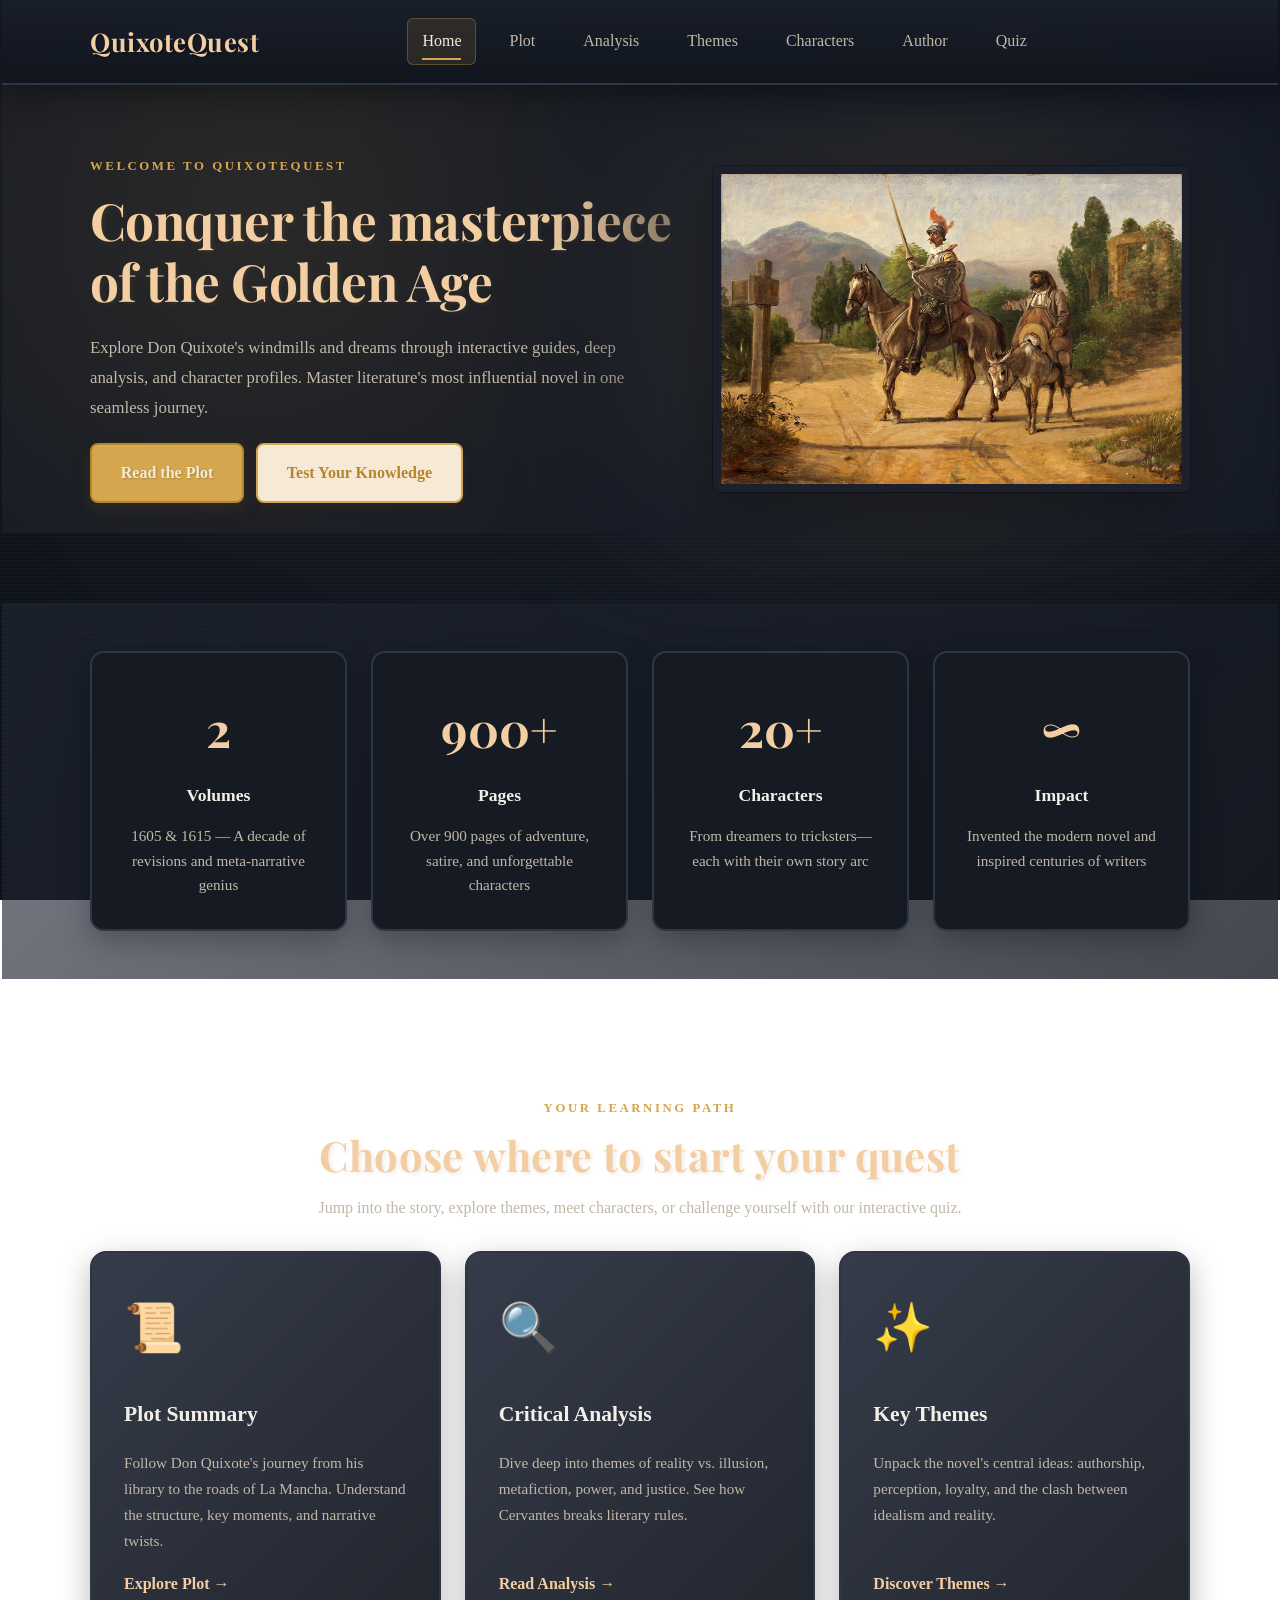
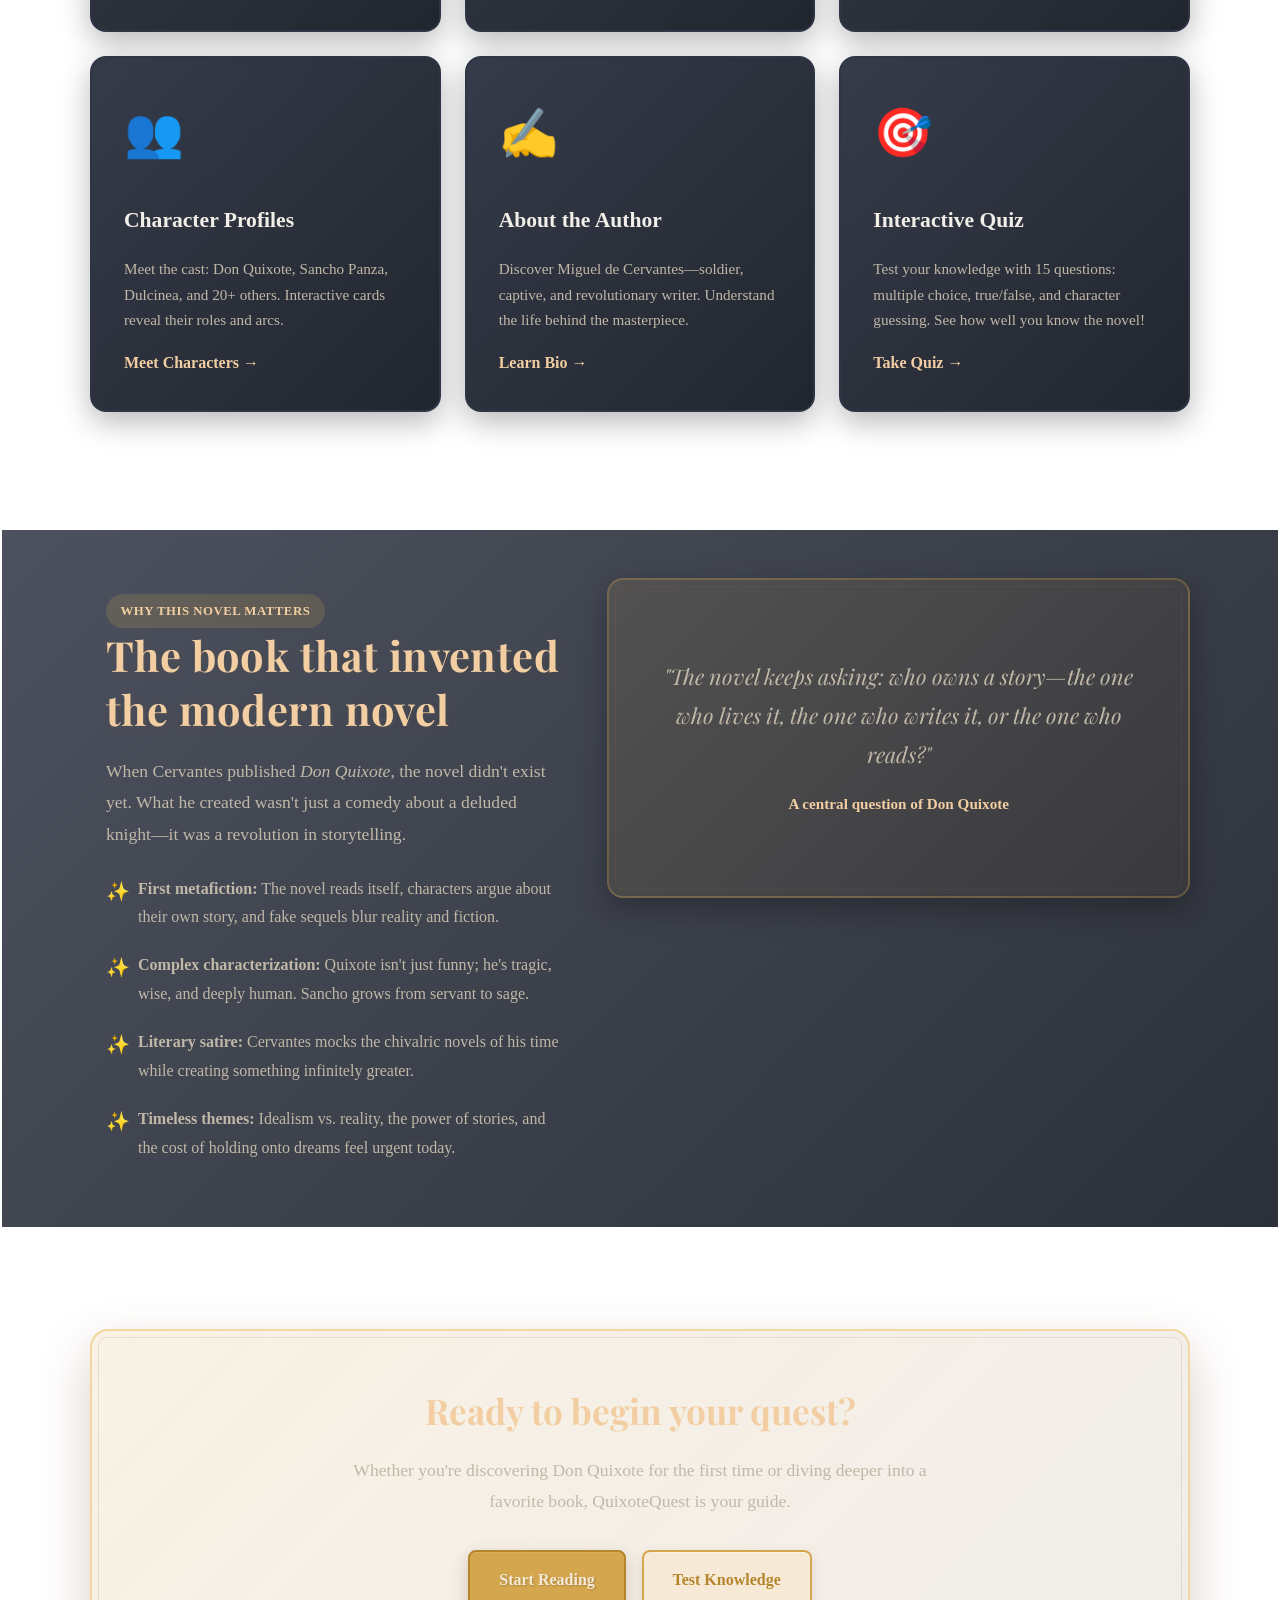
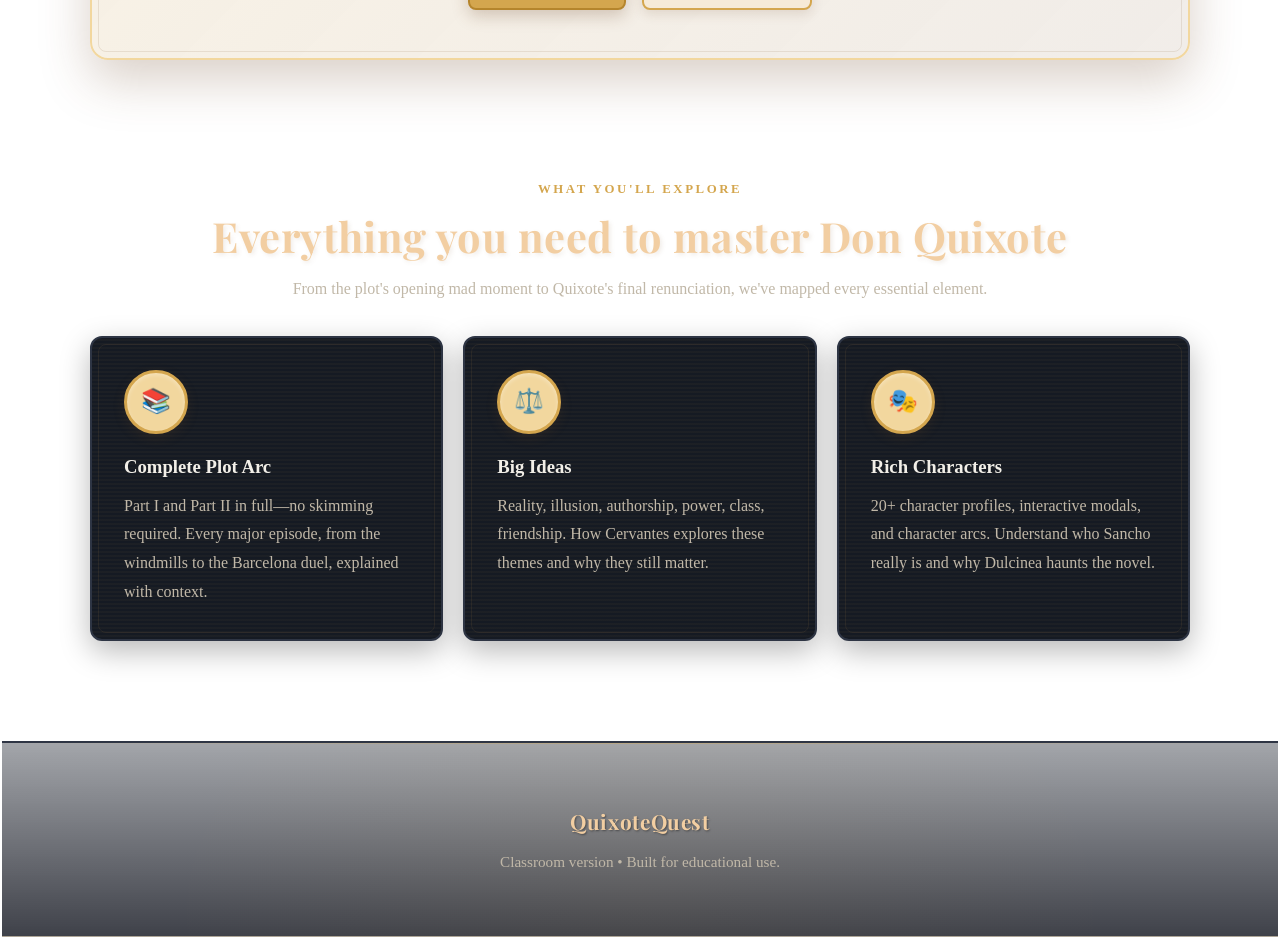
==== commit 53397c8f: "add bg" ====
--- a/index.html
+++ b/index.html
@@ -439,7 +439,7 @@
         </div>
         <div class="hero-visual">
           <div class="hero-blob"></div>
-          <img src="images/bg.jpg" alt="Illustration inspired by Don Quixote" class="hero-img">
+          <img src="images/bgbg.jpg" alt="Illustration inspired by Don Quixote" class="hero-img">
         </div>
       </div>
     </section>
